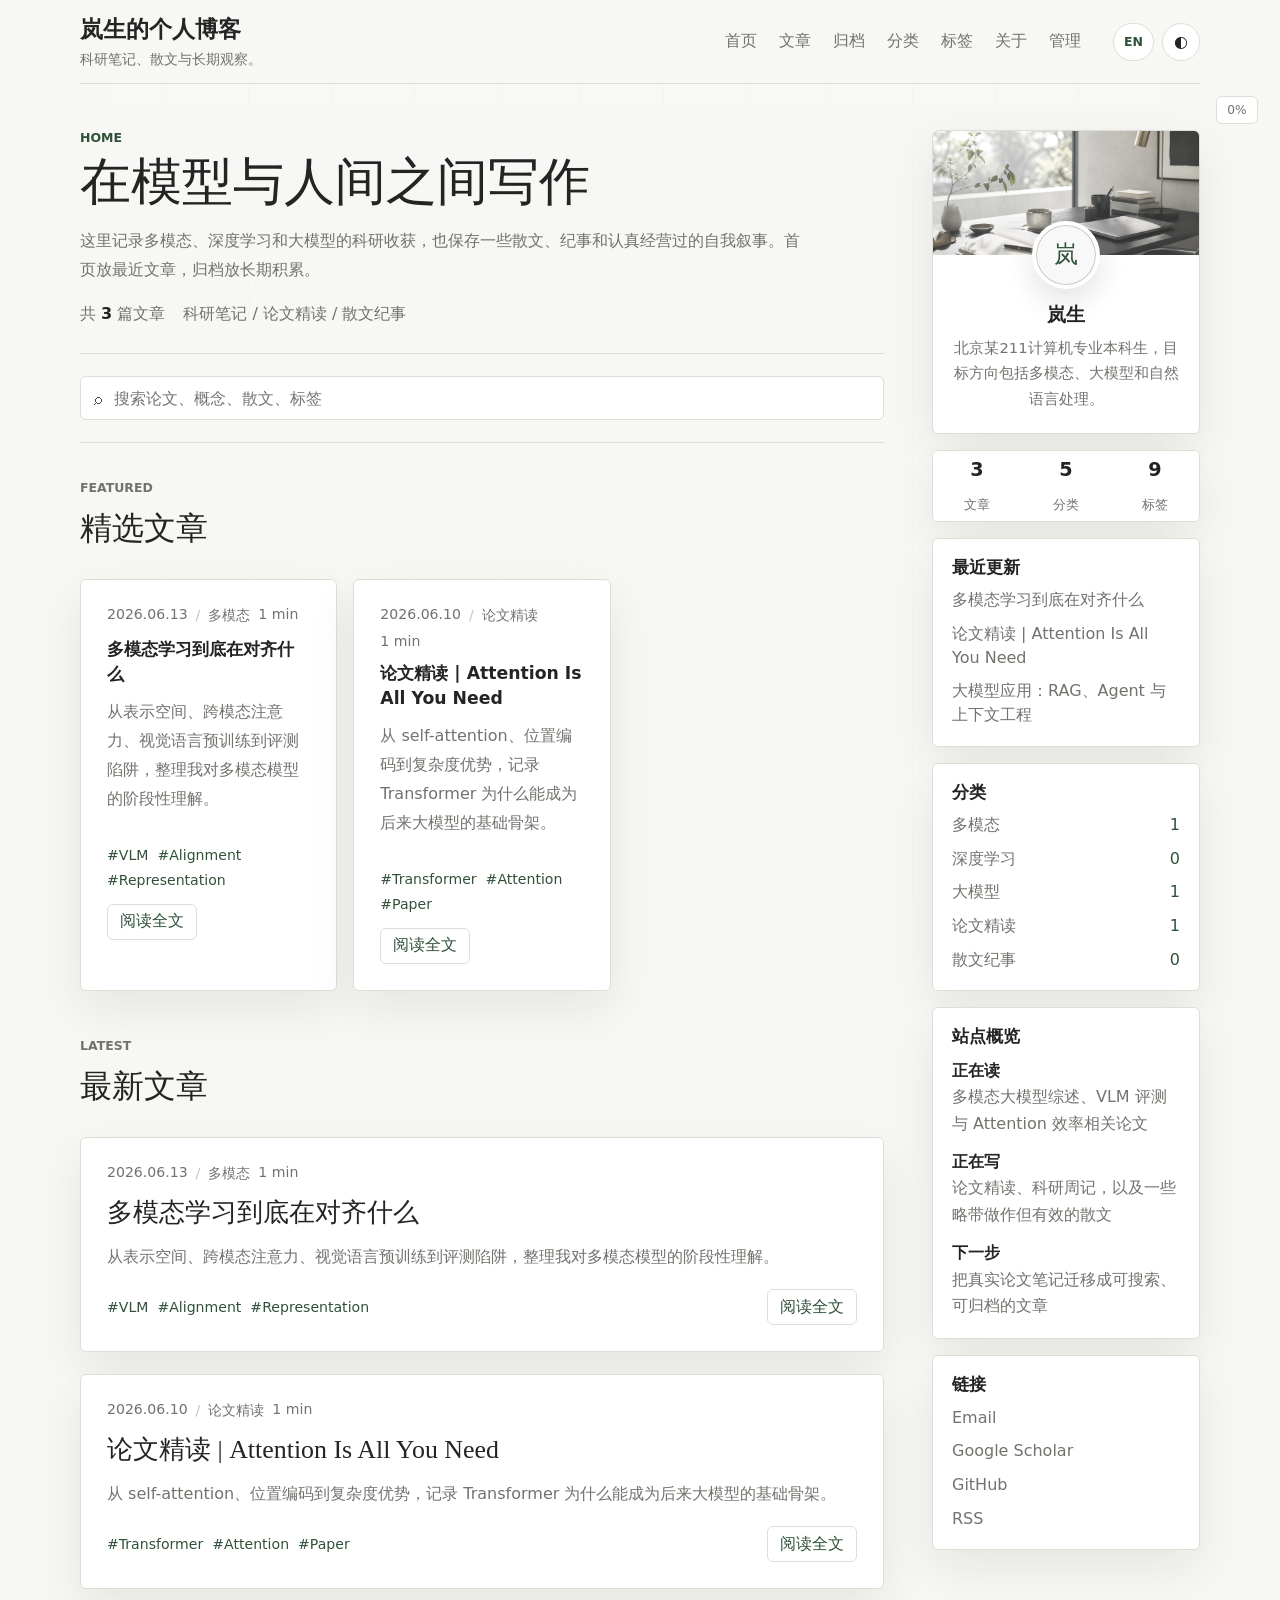
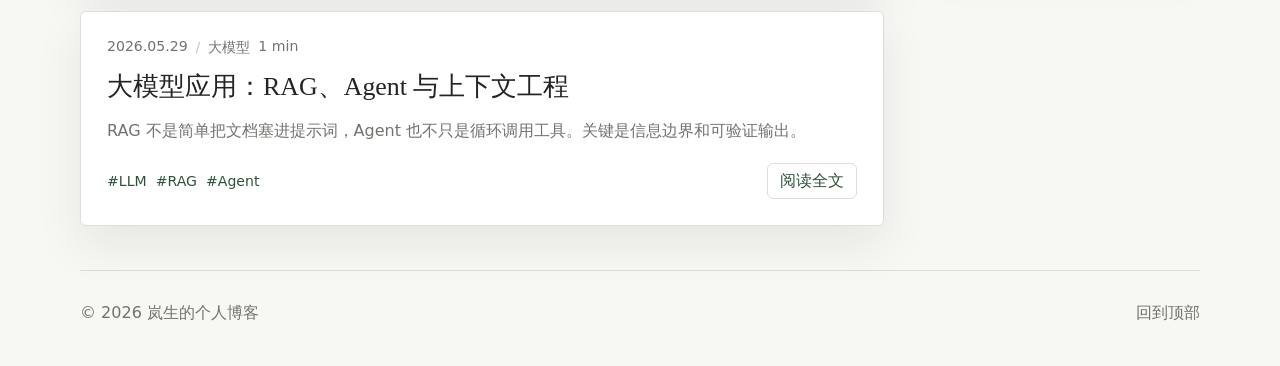
==== index.html @ 9efabe1c "Initial blog site" ====
<!DOCTYPE html>
<html lang="zh-CN">
  <head>
    <meta charset="UTF-8" />
    <meta name="viewport" content="width=device-width, initial-scale=1.0" />
    <title>岚生的个人博客</title>
    <meta name="description" content="科研收获、论文理解、散文纪事与长期写作。" />
    <link rel="stylesheet" href="styles.css" />
  </head>
  <body>
    <div class="progress" aria-hidden="true"></div>
    <div class="reading-meter" data-reading-meter>0%</div>
    <button class="back-top" type="button" data-back-top aria-label="回到顶部">↑</button>
    <button class="toc-fab" type="button" data-drawer-toggle hidden>目录</button>

    <div class="ambient" aria-hidden="true"></div>

    <aside class="article-drawer" data-article-drawer hidden aria-label="文章导航">
      <div class="drawer-tabs" role="tablist">
        <button class="active" type="button" data-drawer-tab="toc" data-i18n="articleToc">文章目录</button>
        <button type="button" data-drawer-tab="overview" data-i18n="siteOverview">站点概览</button>
      </div>
      <div class="drawer-panel active" data-drawer-panel="toc">
        <nav class="drawer-toc" data-drawer-toc></nav>
      </div>
      <div class="drawer-panel" data-drawer-panel="overview">
        <div class="drawer-overview" data-drawer-overview></div>
      </div>
      <button class="drawer-close" type="button" data-drawer-close aria-label="关闭文章目录">×</button>
    </aside>

    <div class="site-shell">
      <header class="site-header" id="top">
        <div class="site-title-block">
          <a class="site-title" href="#/" data-site-title>岚生的个人博客</a>
          <p data-site-subtitle>Research notes, essays, and field diary.</p>
        </div>

        <nav class="site-nav" aria-label="主要导航">
          <a href="#/" data-i18n="navHome">首页</a>
          <a href="#/posts" data-i18n="navPosts">文章</a>
          <a href="#/archives" data-i18n="navArchives">归档</a>
          <a href="#/categories" data-i18n="navCategories">分类</a>
          <a href="#/tags" data-i18n="navTags">标签</a>
          <a href="#/about" data-i18n="navAbout">关于</a>
          <a href="editor.html" data-i18n="navManage">管理</a>
        </nav>

        <div class="header-actions">
          <button class="pill-button" type="button" data-lang-toggle>EN</button>
          <button class="theme-button" type="button" data-theme-toggle aria-label="切换明暗模式">
            <span data-theme-icon aria-hidden="true">◐</span>
          </button>
        </div>
      </header>

      <div class="page-grid">
        <main class="content">
          <section class="home-hero reveal" data-home-hero>
            <p class="page-label">Home</p>
            <h1 data-home-title></h1>
            <p class="home-description" data-home-description></p>
            <div class="home-summary">
              <span><span data-i18n="totalPrefix">共</span> <strong data-post-count>0</strong> <span data-i18n="totalSuffix">篇文章</span></span>
              <span data-home-slogan></span>
            </div>
          </section>

          <section class="search-row reveal" aria-label="文章搜索">
            <label class="search-field">
              <span aria-hidden="true">⌕</span>
              <input data-search type="search" placeholder="搜索论文、概念、散文、标签" />
            </label>
          </section>

          <section class="view-root" data-view aria-live="polite"></section>
        </main>

        <aside class="sidebar" aria-label="站点信息">
          <section class="sidebar-block author-block reveal" id="about">
            <img class="author-cover" src="assets/hero-studio.png" alt="" />
            <div class="avatar" data-site-initials>岚</div>
            <h2 data-author-name>岚生</h2>
            <p data-author-bio></p>
          </section>

          <section class="sidebar-block stat-block reveal" aria-label="站点统计">
            <a href="#/archives">
              <strong data-stat-posts>0</strong>
              <span data-i18n="statPosts">文章</span>
            </a>
            <a href="#/categories">
              <strong data-stat-categories>0</strong>
              <span data-i18n="statCategories">分类</span>
            </a>
            <a href="#/tags">
              <strong data-stat-tags>0</strong>
              <span data-i18n="statTags">标签</span>
            </a>
          </section>

          <section class="sidebar-block article-toc-block reveal" data-toc-block hidden>
            <h2 data-i18n="articleToc">文章目录</h2>
            <nav class="toc-list" data-article-toc></nav>
          </section>

          <section class="sidebar-block reveal">
            <h2 data-i18n="recentUpdates">最近更新</h2>
            <nav class="side-list" data-recent-links></nav>
          </section>

          <section class="sidebar-block reveal">
            <h2 data-i18n="categories">分类</h2>
            <nav class="side-list" data-category-links></nav>
          </section>

          <section class="sidebar-block reveal">
            <h2 data-i18n="siteOverview">站点概览</h2>
            <ul class="now-list" data-now-list></ul>
          </section>

          <section class="sidebar-block reveal">
            <h2 data-i18n="links">链接</h2>
            <div class="side-list" data-socials></div>
          </section>
        </aside>
      </div>

      <footer class="site-footer">
        <span data-footer>© 2026 岚生的个人博客</span>
        <a href="#top" data-i18n="backTop">回到顶部</a>
      </footer>
    </div>

    <script src="content.js"></script>
    <script src="script.js"></script>
  </body>
</html>
---- styles.css ----
:root {
  color-scheme: light;
  --page: #f7f7f4;
  --surface: #ffffff;
  --surface-soft: #f0f0eb;
  --text: #242424;
  --muted: #71736d;
  --line: #deded6;
  --line-strong: #c6c6bc;
  --accent: #2f5139;
  --accent-soft: #eef4ec;
  --shadow: 0 18px 48px rgba(28, 30, 24, 0.08);
  --radius: 6px;
  font-family: ui-sans-serif, system-ui, -apple-system, BlinkMacSystemFont, "Segoe UI",
    "Noto Sans SC", "Microsoft YaHei", sans-serif;
}

body.dark {
  color-scheme: dark;
  --page: #11120f;
  --surface: #181914;
  --surface-soft: #20221d;
  --text: #f0efe9;
  --muted: #aaa99f;
  --line: #34362f;
  --line-strong: #494c42;
  --accent: #adc89d;
  --accent-soft: #1f291d;
  --shadow: 0 18px 48px rgba(0, 0, 0, 0.22);
}

* {
  box-sizing: border-box;
}

html {
  scroll-behavior: smooth;
}

body {
  position: relative;
  min-height: 100vh;
  margin: 0;
  background: var(--page);
  color: var(--text);
  overflow-x: hidden;
}

a {
  color: inherit;
  text-decoration: none;
}

button,
input,
textarea,
select {
  font: inherit;
  min-width: 0;
  max-width: 100%;
}

.progress {
  position: fixed;
  inset: 0 auto auto 0;
  z-index: 60;
  width: 0%;
  height: 2px;
  background: var(--accent);
}

.reading-meter {
  position: fixed;
  top: 96px;
  right: max(18px, calc((100vw - 1120px) / 2 - 58px));
  z-index: 55;
  min-width: 42px;
  padding: 6px 8px;
  border: 1px solid var(--line);
  border-radius: var(--radius);
  background: color-mix(in srgb, var(--surface) 92%, transparent);
  color: var(--muted);
  font-size: 0.76rem;
  font-variant-numeric: tabular-nums;
  text-align: center;
  backdrop-filter: blur(12px);
}

.back-top {
  position: fixed;
  right: 22px;
  bottom: 22px;
  z-index: 55;
  display: grid;
  width: 42px;
  height: 42px;
  place-items: center;
  border: 1px solid var(--line);
  border-radius: 50%;
  background: var(--surface);
  color: var(--accent);
  cursor: pointer;
  opacity: 0;
  pointer-events: none;
  transform: translateY(10px);
  transition: opacity 180ms ease, transform 180ms ease, border-color 180ms ease;
}

.back-top.show {
  opacity: 1;
  pointer-events: auto;
  transform: translateY(0);
}

.back-top:hover {
  border-color: var(--accent);
}

.toc-fab {
  position: fixed;
  left: 18px;
  bottom: 22px;
  z-index: 72;
  min-width: 54px;
  height: 40px;
  padding: 0 13px;
  border: 1px solid rgba(255, 255, 255, 0.16);
  border-radius: 999px;
  background: #242424;
  color: #f6f6f2;
  cursor: pointer;
  opacity: 0;
  pointer-events: none;
  transform: translateY(8px);
  transition: opacity 180ms ease, transform 180ms ease;
}

.toc-fab[hidden],
.article-drawer[hidden] {
  display: none;
}

body.has-article-drawer.article-drawer-closed .toc-fab {
  opacity: 1;
  pointer-events: auto;
  transform: translateY(0);
}

.article-drawer {
  position: fixed;
  inset: 0 auto 0 0;
  z-index: 71;
  display: grid;
  width: min(360px, 88vw);
  grid-template-rows: auto minmax(0, 1fr) auto;
  padding: 34px 28px 30px;
  border-right: 1px solid rgba(255, 255, 255, 0.08);
  background: #232323;
  color: #aaa;
  box-shadow: 18px 0 44px rgba(0, 0, 0, 0.18);
  transform: translateX(0);
  transition: transform 240ms ease;
}

body.article-drawer-closed .article-drawer {
  transform: translateX(-100%);
}

.drawer-tabs {
  display: flex;
  gap: 18px;
  margin-bottom: 30px;
}

.drawer-tabs button {
  padding: 0 0 8px;
  border: 0;
  border-bottom: 2px solid transparent;
  background: transparent;
  color: #777;
  cursor: pointer;
  font-size: 1rem;
  font-weight: 720;
}

.drawer-tabs button.active {
  border-bottom-color: #79d3ff;
  color: #79d3ff;
}

.drawer-panel {
  display: none;
  min-height: 0;
  overflow: auto;
}

.drawer-panel.active {
  display: block;
}

.drawer-toc {
  display: grid;
  gap: 2px;
}

.drawer-toc a {
  display: grid;
  grid-template-columns: auto minmax(0, 1fr);
  gap: 6px;
  align-items: baseline;
  padding: 7px 0;
  border-bottom: 1px solid rgba(255, 255, 255, 0.08);
  color: #9c9c9c;
  font-size: 1rem;
  line-height: 1.35;
}

.drawer-toc a:hover,
.drawer-toc a.active {
  color: #79d3ff;
}

.drawer-toc .toc-level-3 {
  padding-left: 18px;
  font-size: 0.92rem;
}

.toc-number {
  color: inherit;
  font-variant-numeric: tabular-nums;
}

.drawer-overview {
  display: grid;
  gap: 20px;
}

.drawer-author strong,
.drawer-overview li strong,
.drawer-stats strong {
  color: #f3f3ee;
}

.drawer-author p {
  margin: 8px 0 0;
  line-height: 1.75;
}

.drawer-stats {
  display: grid;
  grid-template-columns: repeat(3, 1fr);
  gap: 8px;
}

.drawer-stats span {
  display: grid;
  gap: 4px;
  padding: 12px 8px;
  border: 1px solid rgba(255, 255, 255, 0.08);
  border-radius: var(--radius);
  text-align: center;
}

.drawer-overview ul {
  display: grid;
  gap: 14px;
  padding: 0;
  margin: 0;
  list-style: none;
}

.drawer-overview li {
  line-height: 1.65;
}

.drawer-overview li strong {
  display: block;
}

.drawer-close {
  width: 42px;
  height: 42px;
  border: 0;
  background: transparent;
  color: #f3f3ee;
  cursor: pointer;
  font-size: 2rem;
  line-height: 1;
  text-align: left;
}

.ambient {
  position: fixed;
  inset: 0;
  z-index: -1;
  pointer-events: none;
  background:
    repeating-linear-gradient(90deg, transparent 0 82px, color-mix(in srgb, var(--line) 42%, transparent) 82px 83px),
    linear-gradient(180deg, color-mix(in srgb, var(--surface) 56%, transparent), transparent 42%);
  mask-image: linear-gradient(90deg, transparent, #000 9%, #000 91%, transparent);
  opacity: 0.28;
}

.site-shell {
  width: min(1120px, calc(100% - 36px));
  margin: 0 auto;
}

.site-header {
  position: sticky;
  top: 0;
  z-index: 50;
  display: grid;
  grid-template-columns: minmax(220px, 1fr) auto auto;
  gap: 22px;
  align-items: center;
  min-height: 84px;
  border-bottom: 1px solid var(--line);
  background: color-mix(in srgb, var(--page) 92%, transparent);
  backdrop-filter: blur(14px);
}

.site-title {
  display: inline-block;
  font-family: Georgia, "Times New Roman", "Noto Serif SC", serif;
  font-size: 1.42rem;
  font-weight: 650;
}

.site-title-block p {
  margin: 6px 0 0;
  color: var(--muted);
  font-size: 0.86rem;
}

.site-nav {
  display: flex;
  flex-wrap: wrap;
  gap: 2px;
  justify-content: center;
  min-width: 0;
}

.site-nav a {
  display: inline-flex;
  min-height: 36px;
  align-items: center;
  padding: 0 10px;
  border-radius: var(--radius);
  color: var(--muted);
}

.site-nav a:hover {
  background: var(--accent-soft);
  color: var(--accent);
}

.header-actions {
  display: flex;
  gap: 8px;
  align-items: center;
  justify-content: flex-end;
}

.pill-button,
.theme-button {
  display: grid;
  min-width: 38px;
  height: 38px;
  place-items: center;
  border: 1px solid var(--line);
  background: var(--surface);
  color: var(--text);
  cursor: pointer;
  transition: border-color 180ms ease, color 180ms ease, background 180ms ease;
}

.pill-button {
  padding: 0 10px;
  border-radius: 999px;
  color: var(--accent);
  font-size: 0.78rem;
  font-weight: 800;
}

.theme-button {
  width: 38px;
  border-radius: 50%;
}

.pill-button:hover,
.theme-button:hover {
  border-color: var(--accent);
  background: var(--accent-soft);
}

.page-grid {
  display: grid;
  grid-template-columns: minmax(0, 1fr) 268px;
  gap: 48px;
  align-items: start;
  padding: 46px 0 34px;
}

body.has-article-drawer .page-grid {
  grid-template-columns: minmax(0, 1fr);
  gap: 0;
}

body.has-article-drawer .sidebar {
  display: none;
}

body.has-article-drawer .search-row {
  display: none;
}

.content {
  min-width: 0;
}

.home-hero {
  padding-bottom: 28px;
  border-bottom: 1px solid var(--line);
}

.page-label,
.section-kicker {
  margin: 0 0 10px;
  color: var(--accent);
  font-size: 0.78rem;
  font-weight: 800;
  letter-spacing: 0;
  text-transform: uppercase;
}

h1,
h2,
h3,
p {
  margin-top: 0;
}

h1 {
  max-width: 760px;
  margin-bottom: 16px;
  font-family: Georgia, "Times New Roman", "Noto Serif SC", serif;
  font-size: 3.2rem;
  font-weight: 520;
  line-height: 1.07;
  letter-spacing: 0;
  overflow-wrap: anywhere;
}

h2 {
  margin-bottom: 14px;
  font-family: Georgia, "Times New Roman", "Noto Serif SC", serif;
  font-size: 2rem;
  font-weight: 520;
  line-height: 1.18;
  letter-spacing: 0;
}

h3 {
  margin-bottom: 10px;
  font-size: 1.08rem;
  line-height: 1.42;
  letter-spacing: 0;
  overflow-wrap: anywhere;
}

.home-description,
.section-head p,
.feed-post p,
.post-row p,
.archive-post p,
.about-page p {
  color: var(--muted);
  line-height: 1.82;
}

.home-description {
  max-width: 720px;
  margin-bottom: 0;
}

.home-summary {
  display: flex;
  flex-wrap: wrap;
  gap: 10px 18px;
  margin-top: 20px;
  color: var(--muted);
}

.home-summary strong {
  color: var(--text);
}

.search-row {
  min-width: 0;
  padding: 22px 0;
  border-bottom: 1px solid var(--line);
}

.search-field {
  display: flex;
  min-width: 0;
  min-height: 44px;
  align-items: center;
  gap: 10px;
  padding: 0 13px;
  border: 1px solid var(--line);
  border-radius: var(--radius);
  background: var(--surface);
}

.search-field span {
  color: var(--accent);
}

.search-field input {
  min-width: 0;
  width: 100%;
  border: 0;
  outline: 0;
  background: transparent;
  color: var(--text);
}

.section-block {
  padding: 34px 0 10px;
}

.section-head {
  padding-bottom: 18px;
}

.section-head p:not(.section-kicker) {
  max-width: 720px;
  margin-bottom: 0;
}

.post-feed {
  display: grid;
  gap: 22px;
}

.feed-post,
.post-row {
  padding: 26px;
  border: 1px solid var(--line);
  border-radius: var(--radius);
  background: var(--surface);
  box-shadow: var(--shadow);
  transition: transform 180ms ease, border-color 180ms ease, box-shadow 180ms ease;
}

.feed-post:hover,
.post-row:hover {
  border-color: var(--line-strong);
  transform: translateY(-2px);
  box-shadow: 0 22px 52px rgba(28, 30, 24, 0.1);
}

.feed-post h3 {
  font-family: Georgia, "Times New Roman", "Noto Serif SC", serif;
  font-size: 1.62rem;
  font-weight: 520;
}

.feed-post h3 a:hover,
.post-row h3 a:hover,
.archive-post a:hover,
.article-footer a:hover {
  color: var(--accent);
}

.feature-grid {
  display: grid;
  grid-template-columns: repeat(3, minmax(0, 1fr));
  gap: 16px;
}

.post-row {
  display: grid;
  align-content: start;
  min-height: 242px;
}

.post-meta {
  display: flex;
  flex-wrap: wrap;
  gap: 8px;
  min-width: 0;
  margin-bottom: 12px;
  color: var(--muted);
  font-size: 0.88rem;
}

.post-meta span + span::before,
.post-meta a::before {
  margin-right: 8px;
  content: "/";
  color: var(--line-strong);
}

.post-card-bottom {
  display: flex;
  flex-wrap: wrap;
  gap: 16px;
  align-items: center;
  justify-content: space-between;
  margin-top: 18px;
}

.post-tags {
  display: flex;
  flex-wrap: wrap;
  gap: 9px;
  color: var(--muted);
  font-size: 0.88rem;
}

.post-tags a {
  color: var(--accent);
}

.read-more,
.article-footer a {
  display: inline-flex;
  min-height: 36px;
  align-items: center;
  padding: 0 12px;
  border: 1px solid var(--line);
  border-radius: var(--radius);
  color: var(--accent);
}

.read-more:hover,
.article-footer a:hover {
  border-color: var(--accent);
}

.archive-list {
  display: grid;
  gap: 34px;
}

.archive-year {
  display: grid;
  grid-template-columns: 86px minmax(0, 1fr);
  gap: 26px;
}

.archive-year h2 {
  position: sticky;
  top: 106px;
  margin: 0;
}

.year-posts {
  display: grid;
  border-top: 1px solid var(--line);
}

.archive-post {
  display: grid;
  grid-template-columns: 72px minmax(0, 1fr);
  gap: 18px;
  padding: 17px 0;
  border-bottom: 1px solid var(--line);
}

.archive-date {
  color: var(--muted);
  font-family: Georgia, "Times New Roman", serif;
}

.archive-post a {
  font-weight: 720;
}

.archive-post p {
  margin: 7px 0 0;
  font-size: 0.94rem;
}

.taxonomy-list {
  display: grid;
  grid-template-columns: repeat(2, minmax(0, 1fr));
  gap: 16px;
}

.taxonomy-card {
  display: grid;
  min-height: 132px;
  align-content: start;
  padding: 20px;
  border: 1px solid var(--line);
  border-radius: var(--radius);
  background: var(--surface);
}

.taxonomy-card strong {
  font-size: 1.08rem;
}

.taxonomy-card span {
  margin: 8px 0;
  color: var(--accent);
}

.taxonomy-card p {
  margin: 0;
  color: var(--muted);
  line-height: 1.7;
}

.tag-cloud {
  display: flex;
  flex-wrap: wrap;
  gap: 10px;
}

.tag-cloud a {
  display: inline-flex;
  min-height: 36px;
  align-items: center;
  gap: 7px;
  padding: 0 11px;
  border: 1px solid var(--line);
  border-radius: 999px;
  background: var(--surface);
  color: var(--muted);
}

.tag-cloud a:hover {
  border-color: var(--accent);
  color: var(--accent);
}

.article-view {
  min-width: 0;
  padding: 34px 0 10px;
}

.article-header {
  padding-bottom: 24px;
  border-bottom: 1px solid var(--line);
}

body.has-article-drawer .article-view {
  padding-top: 62px;
}

body.has-article-drawer .article-view.reveal {
  opacity: 1;
  transform: none;
}

body.has-article-drawer .article-header {
  display: grid;
  justify-items: center;
  padding: 70px 0 58px;
  text-align: center;
}

body.has-article-drawer .article-header h1 {
  max-width: 860px;
  font-size: clamp(2.35rem, 5vw, 3.5rem);
}

body.has-article-drawer .article-header .post-meta {
  justify-content: center;
}

.article-body {
  width: 100%;
  max-width: 760px;
  padding: 28px 0;
  color: var(--text);
}

body.has-article-drawer .article-body,
body.has-article-drawer .article-footer {
  max-width: 860px;
  margin-right: auto;
  margin-left: auto;
}

.article-body h1,
.article-body h2,
.article-body h3 {
  margin-top: 1.35em;
  scroll-margin-top: 112px;
}

.article-body p,
.article-body li {
  color: color-mix(in srgb, var(--text) 78%, var(--muted));
  font-size: 1rem;
  line-height: 1.95;
}

.article-body ul {
  padding-left: 1.3rem;
}

.article-body blockquote {
  margin: 24px 0;
  padding: 12px 18px;
  border-left: 3px solid var(--accent);
  background: var(--accent-soft);
}

.article-footer {
  display: flex;
  flex-wrap: wrap;
  gap: 10px;
  padding-top: 20px;
  border-top: 1px solid var(--line);
}

.about-page {
  max-width: 760px;
}

.empty {
  padding: 24px;
  border: 1px dashed var(--line);
  border-radius: var(--radius);
  color: var(--muted);
}

.sidebar {
  position: sticky;
  top: 108px;
  display: grid;
  gap: 16px;
}

.sidebar-block {
  padding: 19px;
  border: 1px solid var(--line);
  border-radius: var(--radius);
  background: var(--surface);
  box-shadow: var(--shadow);
}

.article-toc-block {
  max-height: calc(100vh - 132px);
  overflow: auto;
}

.toc-list {
  display: grid;
  gap: 8px;
}

.toc-list a {
  display: block;
  padding: 6px 0 6px 10px;
  border-left: 2px solid var(--line);
  color: var(--muted);
  font-size: 0.88rem;
  line-height: 1.45;
}

.toc-list a:hover,
.toc-list a.active {
  border-left-color: var(--accent);
  color: var(--accent);
}

.toc-level-3 {
  margin-left: 12px;
  font-size: 0.84rem;
}

.author-block {
  position: relative;
  padding: 0 18px 21px;
  text-align: center;
  overflow: hidden;
}

.author-block::before {
  position: absolute;
  inset: 0 0 auto;
  z-index: 1;
  height: 124px;
  background: linear-gradient(180deg, rgba(255, 255, 255, 0.08), color-mix(in srgb, var(--surface) 12%, transparent));
  content: "";
  pointer-events: none;
}

.author-cover {
  display: block;
  width: calc(100% + 36px);
  height: 124px;
  margin: 0 -18px;
  object-fit: cover;
  object-position: center 48%;
  filter: saturate(0.62) contrast(0.94) brightness(1.05);
  opacity: 0.94;
}

.avatar {
  position: relative;
  z-index: 2;
  display: grid;
  width: 68px;
  height: 68px;
  place-items: center;
  margin: -34px auto 15px;
  border: 4px solid var(--surface);
  border-radius: 50%;
  background: color-mix(in srgb, var(--surface) 96%, var(--accent));
  color: var(--accent);
  font-family: Georgia, "Times New Roman", serif;
  font-size: 1.48rem;
  line-height: 1;
  box-shadow: 0 12px 28px rgba(28, 30, 24, 0.12), inset 0 0 0 1px var(--line-strong);
}

.author-block h2,
.sidebar-block h2 {
  margin-bottom: 10px;
  font-family: Georgia, "Times New Roman", "Noto Serif SC", serif;
  font-size: 1.08rem;
  font-weight: 620;
}

.author-block p {
  position: relative;
  z-index: 2;
  margin-bottom: 0;
  color: var(--muted);
  font-size: 0.92rem;
  line-height: 1.75;
}

.author-block h2 {
  position: relative;
  z-index: 2;
  margin-bottom: 8px;
  font-size: 1.2rem;
}

.stat-block {
  display: grid;
  grid-template-columns: repeat(3, 1fr);
  gap: 1px;
  padding: 0;
  overflow: hidden;
}

.stat-block a {
  display: grid;
  min-height: 70px;
  place-items: center;
  background: var(--surface);
}

.stat-block strong {
  font-size: 1.2rem;
}

.stat-block span {
  color: var(--muted);
  font-size: 0.82rem;
}

.side-list {
  display: grid;
  gap: 10px;
}

.side-list a {
  display: flex;
  gap: 10px;
  justify-content: space-between;
  color: var(--muted);
  line-height: 1.48;
}

.side-list a:hover {
  color: var(--accent);
}

.side-list em {
  color: var(--accent);
  font-style: normal;
}

.now-list {
  display: grid;
  gap: 12px;
  padding: 0;
  margin: 0;
  list-style: none;
}

.now-list li {
  color: var(--muted);
  line-height: 1.65;
}

.now-list strong {
  display: block;
  color: var(--text);
}

.site-footer {
  display: flex;
  justify-content: space-between;
  padding: 32px 0 42px;
  border-top: 1px solid var(--line);
  color: var(--muted);
}

.site-footer a:hover {
  color: var(--accent);
}

.reveal {
  opacity: 0;
  transform: translateY(14px);
  transition: opacity 520ms ease, transform 520ms ease;
}

.reveal.visible {
  opacity: 1;
  transform: translateY(0);
}

@media (min-width: 1080px) {
  body.has-article-drawer:not(.article-drawer-closed) .site-shell {
    width: min(1040px, calc(100% - 420px));
    margin-right: 32px;
    margin-left: 388px;
  }
}

@media (max-width: 940px) {
  .site-header {
    grid-template-columns: 1fr auto;
    gap: 12px;
    min-height: 78px;
    padding-top: 10px;
  }

  .site-nav {
    grid-column: 1 / -1;
    justify-content: flex-start;
    padding-bottom: 12px;
  }

  .page-grid {
    grid-template-columns: 1fr;
    padding-top: 34px;
  }

  .sidebar {
    position: static;
    grid-template-columns: repeat(2, minmax(0, 1fr));
  }

  .author-block,
  .stat-block {
    grid-column: 1 / -1;
  }

  .feature-grid {
    grid-template-columns: 1fr;
  }

  .reading-meter {
    display: none;
  }
}

@media (max-width: 620px) {
  .site-shell {
    width: min(620px, calc(100% - 42px));
  }

  .site-header {
    grid-template-columns: 1fr;
  }

  .site-title-block {
    padding-right: 86px;
  }

  .site-title-block p {
    display: none;
  }

  .site-nav {
    max-width: 100%;
    flex-wrap: nowrap;
    gap: 0;
    overflow-x: auto;
    scrollbar-width: none;
  }

  .site-nav::-webkit-scrollbar {
    display: none;
  }

  .site-nav a {
    flex: 0 0 auto;
    padding: 0 8px;
  }

  .header-actions {
    position: absolute;
    top: 15px;
    right: 0;
    gap: 6px;
  }

  .pill-button,
  .theme-button {
    min-width: 36px;
    height: 36px;
  }

  h1 {
    max-width: 7.5em;
    font-size: 2.12rem;
    word-break: break-all;
  }

  body.has-article-drawer .article-view {
    padding-top: 18px;
  }

  body.has-article-drawer .article-header {
    padding: 48px 0 42px;
  }

  body.has-article-drawer .article-header h1 {
    max-width: 8.6em;
    font-size: 2.08rem;
    word-break: break-all;
  }

  .home-description,
  .feed-post p,
  .post-row p,
  .archive-post p,
  .article-body p,
  .article-body li,
  .now-list li {
    overflow-wrap: anywhere;
    word-break: break-all;
  }

  body.has-article-drawer .article-body p,
  body.has-article-drawer .article-body li {
    overflow-wrap: anywhere;
    word-break: break-all;
  }

  h2 {
    font-size: 1.72rem;
  }

  .feed-post,
  .post-row {
    width: 100%;
    min-width: 0;
    padding: 20px;
  }

  .feed-post h3 {
    font-size: 1.36rem;
    word-break: break-all;
  }

  .post-card-bottom,
  .article-footer,
  .site-footer {
    align-items: stretch;
    flex-direction: column;
  }

  .read-more,
  .article-footer a {
    justify-content: center;
    width: 100%;
  }

  .archive-year {
    grid-template-columns: 1fr;
    gap: 12px;
  }

  .archive-year h2 {
    position: static;
  }

  .archive-post {
    grid-template-columns: 56px minmax(0, 1fr);
    gap: 12px;
  }

  .taxonomy-list,
  .sidebar {
    grid-template-columns: 1fr;
  }
}
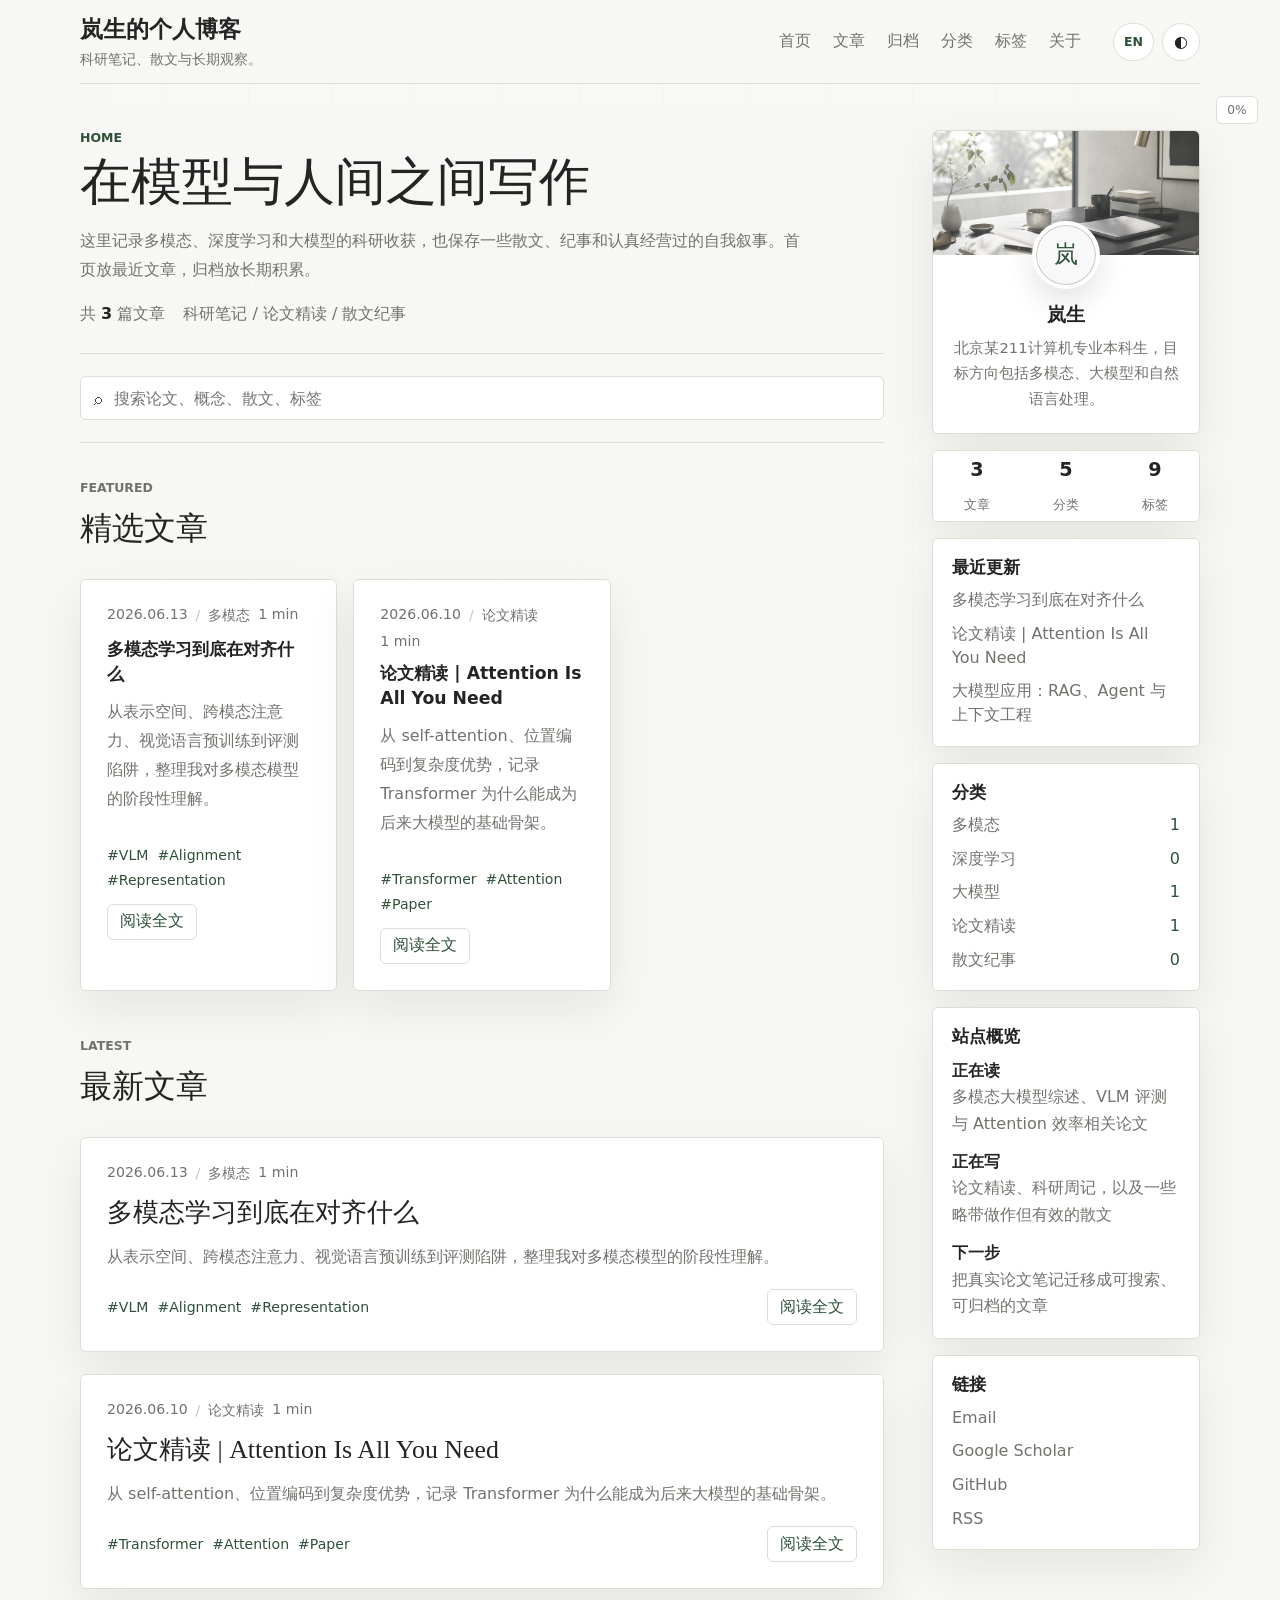
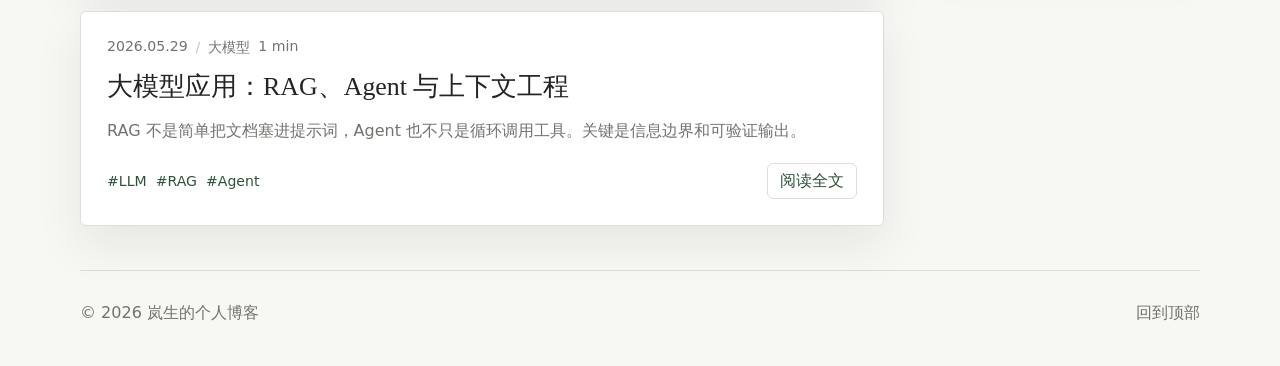
==== commit c9322ed9: "Remove public editor from site" ====
--- a/index.html
+++ b/index.html
@@ -43,7 +43,6 @@
           <a href="#/categories" data-i18n="navCategories">分类</a>
           <a href="#/tags" data-i18n="navTags">标签</a>
           <a href="#/about" data-i18n="navAbout">关于</a>
-          <a href="editor.html" data-i18n="navManage">管理</a>
         </nav>
 
         <div class="header-actions">
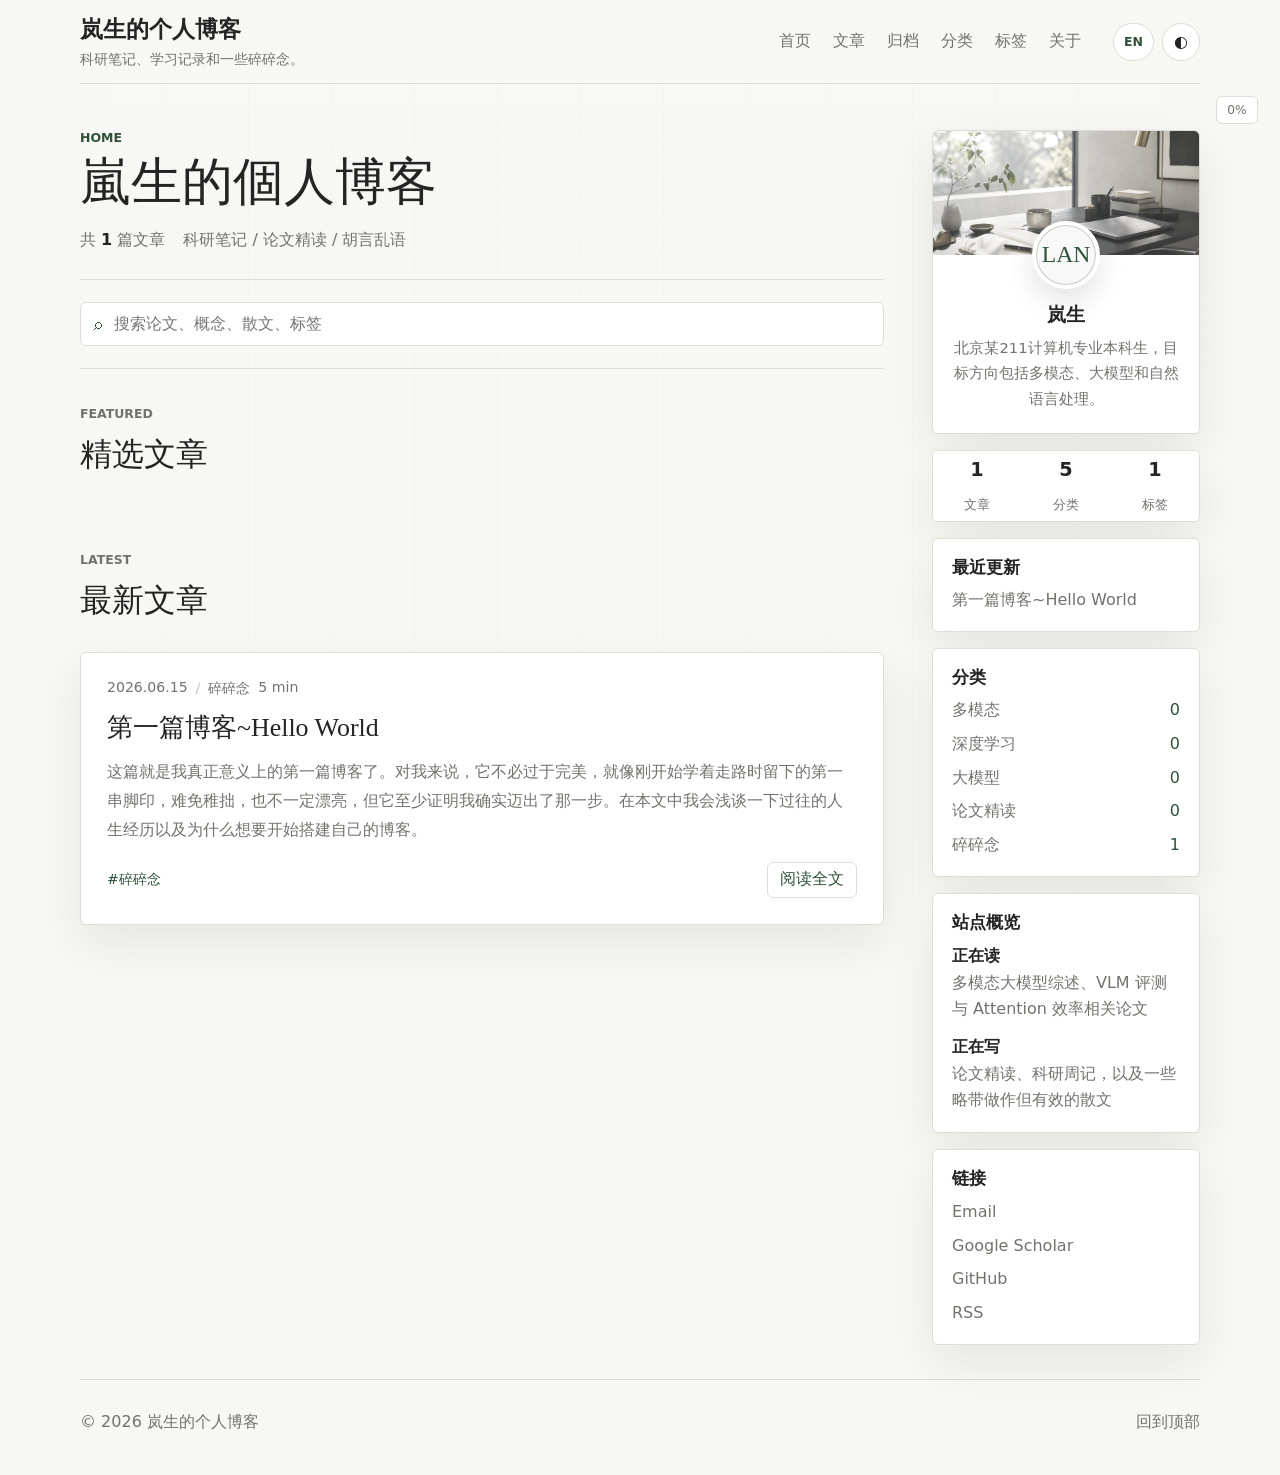
==== commit 7617ea3f: "Refresh analytics client cache" ====
--- a/index.html
+++ b/index.html
@@ -132,6 +132,6 @@
     </div>
 
     <script src="content.js"></script>
-    <script src="script.js"></script>
+    <script src="script.js?v=20260619-analytics-fix"></script>
   </body>
 </html>
